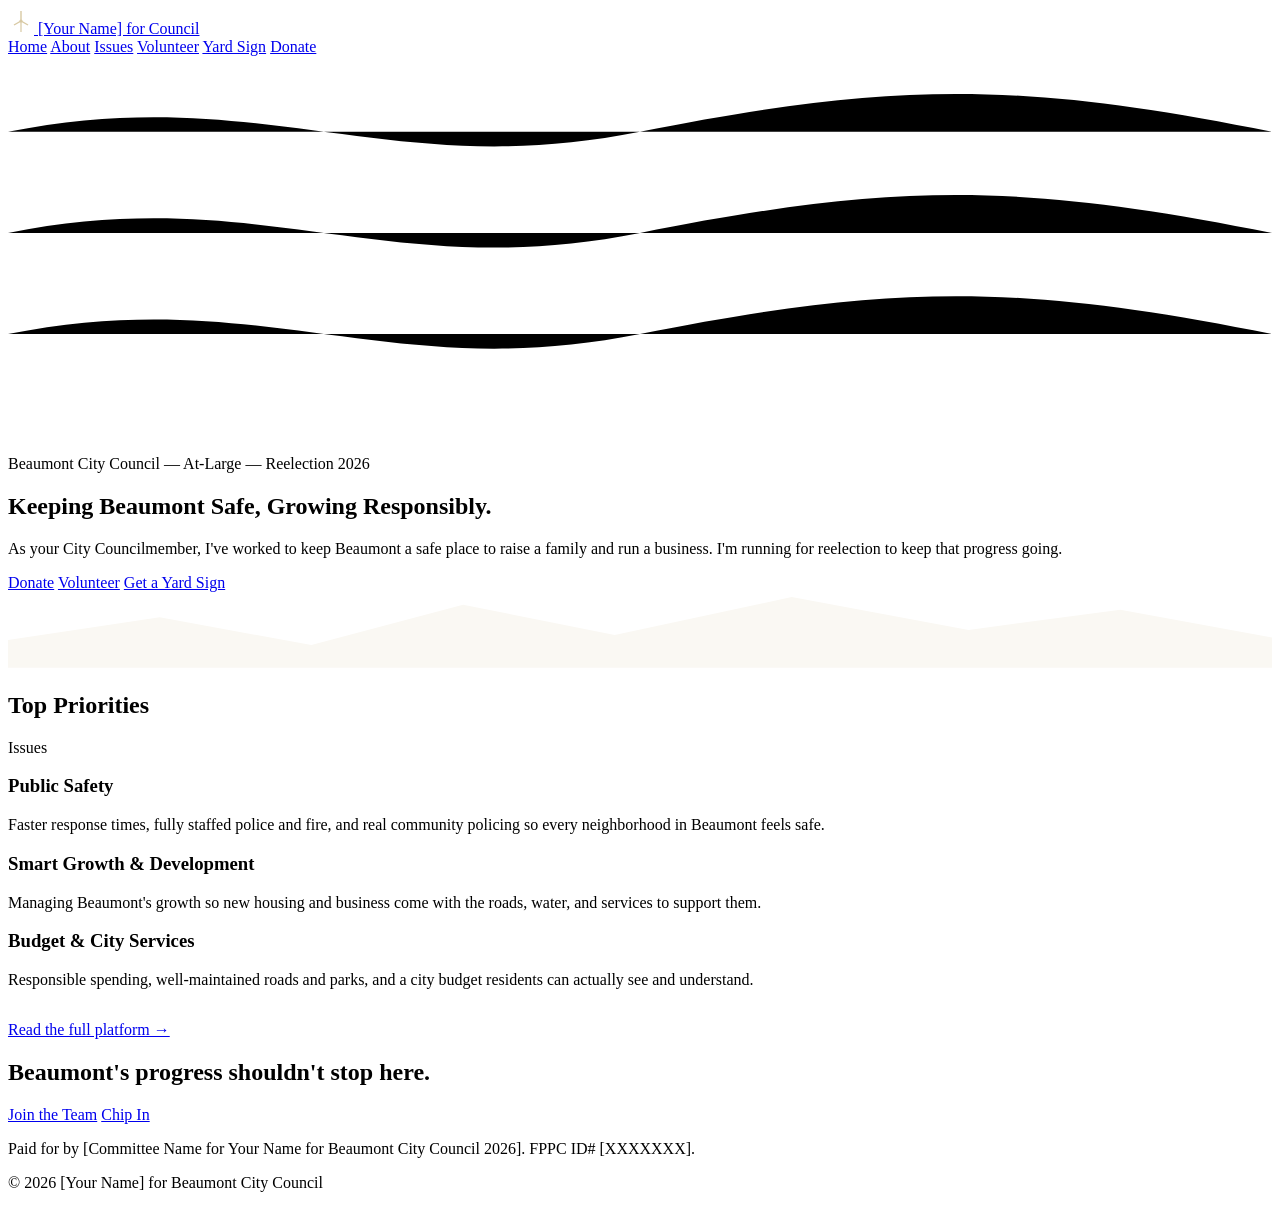
==== index.html @ 56cff864 "Initial site files" ====
<!DOCTYPE html>
<html lang="en">
<head>
<meta charset="UTF-8">
<meta name="viewport" content="width=device-width, initial-scale=1.0">
<title>[Your Name] for Beaumont City Council</title>
<meta name="description" content="[Your Name] — Beaumont City Council, At-Large. Keeping Beaumont safe, growing responsibly.">
<link rel="stylesheet" href="css/style.css">
</head>
<body>

<header class="site-header">
  <div class="wrap">
    <a href="index.html" class="brand">
      <svg class="mark" width="26" height="26" viewBox="0 0 26 26" fill="none" xmlns="http://www.w3.org/2000/svg" aria-hidden="true">
        <circle cx="13" cy="13" r="1.6" fill="#D8C9A3"/>
        <line x1="13" y1="13" x2="13" y2="3" stroke="#D8C9A3" stroke-width="1.4"/>
        <line x1="13" y1="13" x2="20" y2="17" stroke="#D8C9A3" stroke-width="1.4"/>
        <line x1="13" y1="13" x2="6" y2="17" stroke="#D8C9A3" stroke-width="1.4"/>
        <line x1="13" y1="13" x2="13" y2="24" stroke="#D8C9A3" stroke-width="1.2"/>
      </svg>
      [Your Name] for Council
    </a>
    <nav class="primary-nav" aria-label="Primary">
      <a href="index.html" aria-current="page">Home</a>
      <a href="about.html">About</a>
      <a href="issues.html">Issues</a>
      <a href="volunteer.html">Volunteer</a>
      <a href="yard-sign.html">Yard Sign</a>
      <a href="donate.html" class="nav-donate">Donate</a>
    </nav>
  </div>
</header>

<section class="hero">
  <svg class="wind-lines" viewBox="0 0 1000 300" preserveAspectRatio="none" aria-hidden="true">
    <path d="M0,60 C 200,20 300,100 500,60 S 800,20 1000,60" />
    <path d="M0,140 C 200,100 300,180 500,140 S 800,100 1000,140" />
    <path d="M0,220 C 200,180 300,260 500,220 S 800,180 1000,220" />
  </svg>
  <div class="wrap">
    <p class="eyebrow">Beaumont City Council — At-Large — Reelection 2026</p>
    <h1>Keeping Beaumont Safe, Growing Responsibly.</h1>
    <p class="tagline">As your City Councilmember, I've worked to keep Beaumont a safe place to raise a family and run a business. I'm running for reelection to keep that progress going.</p>
    <div class="cta-row">
      <a href="donate.html" class="btn btn-primary">Donate</a>
      <a href="volunteer.html" class="btn btn-secondary">Volunteer</a>
      <a href="yard-sign.html" class="btn btn-secondary">Get a Yard Sign</a>
    </div>
  </div>
  <svg class="ridge" viewBox="0 0 1000 60" preserveAspectRatio="none" aria-hidden="true">
    <path fill="#FAF8F3" d="M0,60 L0,38 L120,20 L240,42 L360,10 L480,34 L620,4 L760,30 L880,14 L1000,36 L1000,60 Z"/>
  </svg>
</section>

<section>
  <div class="wrap">
    <div class="section-title-row">
      <h2 class="section-title">Top Priorities</h2>
      <span class="section-label">Issues</span>
    </div>
    <div class="issues-grid">
      <div class="issue-card">
        <h3>Public Safety</h3>
        <p>Faster response times, fully staffed police and fire, and real community policing so every neighborhood in Beaumont feels safe.</p>
      </div>
      <div class="issue-card">
        <h3>Smart Growth &amp; Development</h3>
        <p>Managing Beaumont's growth so new housing and business come with the roads, water, and services to support them.</p>
      </div>
      <div class="issue-card">
        <h3>Budget &amp; City Services</h3>
        <p>Responsible spending, well-maintained roads and parks, and a city budget residents can actually see and understand.</p>
      </div>
    </div>
    <p style="margin-top:2rem;"><a href="issues.html" class="btn btn-ghost">Read the full platform &rarr;</a></p>
  </div>
</section>

<section class="cta-banner">
  <div class="wrap">
    <h2>Beaumont's progress shouldn't stop here.</h2>
    <div class="cta-row">
      <a href="volunteer.html" class="btn btn-primary">Join the Team</a>
      <a href="donate.html" class="btn btn-secondary">Chip In</a>
    </div>
  </div>
</section>

<footer class="site-footer">
  <div class="wrap">
    <p class="disclaimer">Paid for by [Committee Name for Your Name for Beaumont City Council 2026]. FPPC ID# [XXXXXXX].</p>
    <p>&copy; 2026 [Your Name] for Beaumont City Council</p>
  </div>
</footer>

</body>
</html>
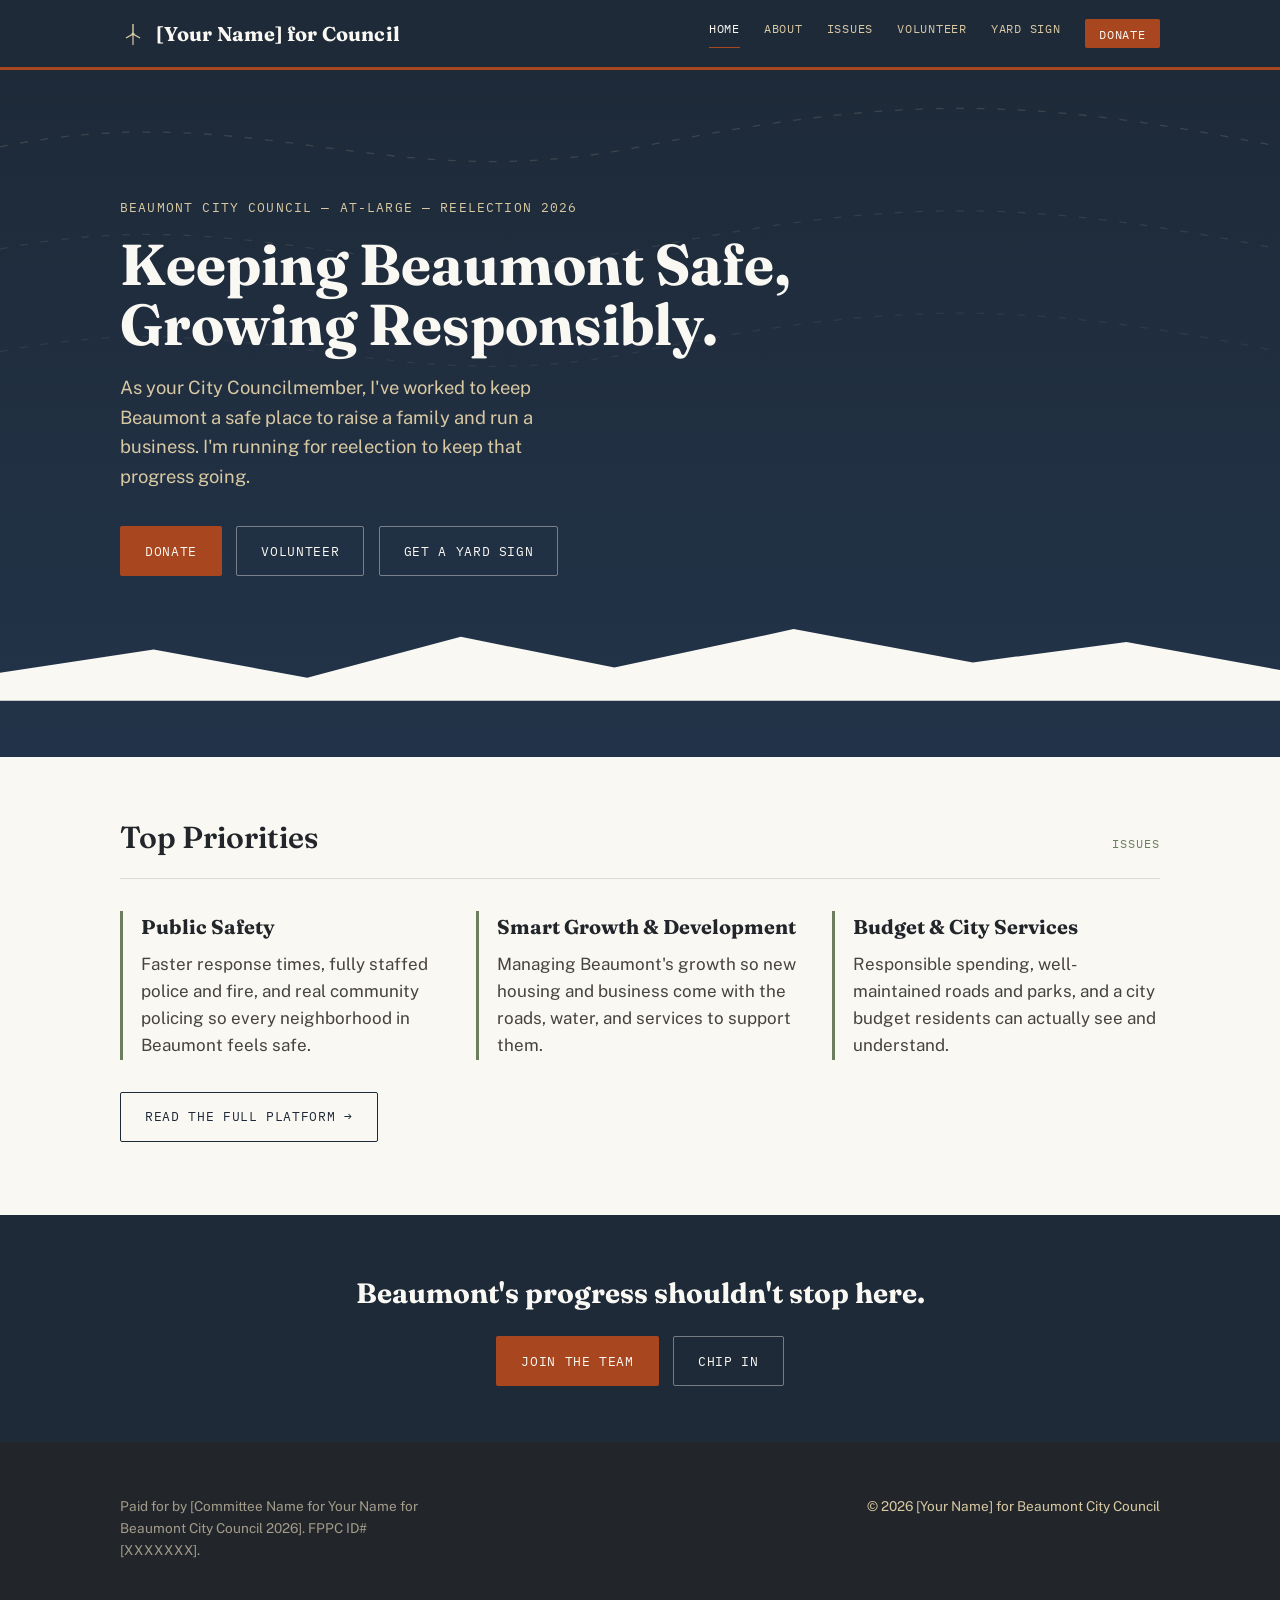
==== commit f2829025: "Update index.html" ====
--- a/index.html
+++ b/index.html
@@ -3,7 +3,7 @@
 <head>
 <meta charset="UTF-8">
 <meta name="viewport" content="width=device-width, initial-scale=1.0">
-<title>[Your Name] for Beaumont City Council</title>
+<title>Lloyd White for Beaumont City Council</title>
 <meta name="description" content="[Your Name] — Beaumont City Council, At-Large. Keeping Beaumont safe, growing responsibly.">
 <link rel="stylesheet" href="css/style.css">
 </head>
--- a/css/style.css
+++ b/css/style.css
@@ -0,0 +1,444 @@
+/* =========================================================
+   Beaumont Council Campaign — Design System
+   Palette:  ink #22262B | dusk #1E2A38 | sand #D8C9A3
+             sage #6B7F5E | clay #A8471F | paper #FAF8F3
+   Type:     Fraunces (display) / Public Sans (body) / IBM Plex Mono (labels)
+   Signature: San Gorgonio Pass ridge line + wind-stroke dividers
+   ========================================================= */
+
+@import url('https://fonts.googleapis.com/css2?family=Fraunces:opsz,wght@9..144,400;9..144,600;9..144,700&family=Public+Sans:wght@400;500;600;700&family=IBM+Plex+Mono:wght@500&display=swap');
+
+:root {
+  --ink: #22262B;
+  --dusk: #1E2A38;
+  --sand: #D8C9A3;
+  --sage: #6B7F5E;
+  --clay: #A8471F;
+  --paper: #FAF8F3;
+  --line: rgba(34, 38, 43, 0.14);
+
+  --display: 'Fraunces', Georgia, serif;
+  --body: 'Public Sans', -apple-system, sans-serif;
+  --mono: 'IBM Plex Mono', monospace;
+
+  --max: 68rem;
+}
+
+* { box-sizing: border-box; }
+
+html { scroll-behavior: smooth; }
+
+body {
+  margin: 0;
+  background: var(--paper);
+  color: var(--ink);
+  font-family: var(--body);
+  font-size: 17px;
+  line-height: 1.6;
+}
+
+@media (prefers-reduced-motion: reduce) {
+  * { animation: none !important; transition: none !important; scroll-behavior: auto !important; }
+}
+
+img { max-width: 100%; display: block; }
+
+a { color: inherit; }
+
+.wrap {
+  max-width: var(--max);
+  margin: 0 auto;
+  padding: 0 1.5rem;
+}
+
+/* ---------- Header ---------- */
+
+.site-header {
+  background: var(--dusk);
+  color: var(--paper);
+  border-bottom: 3px solid var(--clay);
+}
+
+.site-header .wrap {
+  display: flex;
+  align-items: center;
+  justify-content: space-between;
+  padding-top: 1.1rem;
+  padding-bottom: 1.1rem;
+  flex-wrap: wrap;
+  gap: 0.75rem;
+}
+
+.brand {
+  display: flex;
+  align-items: center;
+  gap: 0.65rem;
+  font-family: var(--display);
+  font-weight: 700;
+  font-size: 1.25rem;
+  letter-spacing: 0.01em;
+  text-decoration: none;
+  color: var(--paper);
+}
+
+.brand .mark { flex-shrink: 0; }
+
+nav.primary-nav {
+  display: flex;
+  gap: 1.5rem;
+  flex-wrap: wrap;
+  font-family: var(--mono);
+  font-size: 0.78rem;
+  letter-spacing: 0.06em;
+  text-transform: uppercase;
+}
+
+nav.primary-nav a {
+  text-decoration: none;
+  color: var(--sand);
+  border-bottom: 1px solid transparent;
+  padding-bottom: 2px;
+  transition: color 0.15s, border-color 0.15s;
+}
+
+nav.primary-nav a:hover,
+nav.primary-nav a:focus-visible,
+nav.primary-nav a[aria-current="page"] {
+  color: var(--paper);
+  border-color: var(--clay);
+}
+
+.nav-donate {
+  background: var(--clay);
+  color: var(--paper) !important;
+  padding: 0.4rem 0.9rem;
+  border-radius: 2px;
+}
+
+/* ---------- Ridge line signature (SVG divider) ---------- */
+
+.ridge {
+  display: block;
+  width: 100%;
+  height: auto;
+  color: var(--dusk);
+}
+
+.ridge-flip {
+  transform: scaleY(-1);
+}
+
+/* ---------- Hero ---------- */
+
+.hero {
+  background: linear-gradient(180deg, var(--dusk) 0%, #223349 100%);
+  color: var(--paper);
+  position: relative;
+  overflow: hidden;
+}
+
+.hero .wrap {
+  padding-top: 4.5rem;
+  padding-bottom: 3rem;
+  position: relative;
+  z-index: 2;
+}
+
+.eyebrow {
+  font-family: var(--mono);
+  font-size: 0.8rem;
+  letter-spacing: 0.09em;
+  text-transform: uppercase;
+  color: var(--sand);
+  margin: 0 0 1rem;
+}
+
+.hero h1 {
+  font-family: var(--display);
+  font-weight: 700;
+  font-size: clamp(2.4rem, 5vw, 3.6rem);
+  line-height: 1.05;
+  margin: 0 0 1.1rem;
+  max-width: 18ch;
+}
+
+.hero .tagline {
+  font-size: 1.15rem;
+  color: var(--sand);
+  max-width: 42ch;
+  margin: 0 0 2.2rem;
+}
+
+.wind-lines {
+  position: absolute;
+  inset: 0;
+  z-index: 1;
+  opacity: 0.16;
+  pointer-events: none;
+}
+
+.wind-lines path {
+  fill: none;
+  stroke: var(--sand);
+  stroke-width: 1;
+  stroke-dasharray: 6 10;
+  animation: drift 14s linear infinite;
+}
+
+.wind-lines path:nth-child(2) { animation-duration: 19s; opacity: 0.7; }
+.wind-lines path:nth-child(3) { animation-duration: 24s; opacity: 0.5; }
+
+@keyframes drift {
+  to { stroke-dashoffset: -320; }
+}
+
+/* ---------- Buttons ---------- */
+
+.cta-row {
+  display: flex;
+  gap: 0.9rem;
+  flex-wrap: wrap;
+}
+
+.btn {
+  display: inline-block;
+  font-family: var(--mono);
+  font-size: 0.82rem;
+  letter-spacing: 0.05em;
+  text-transform: uppercase;
+  text-decoration: none;
+  padding: 0.85rem 1.5rem;
+  border-radius: 2px;
+  border: 1px solid transparent;
+  transition: transform 0.12s ease, background 0.15s ease;
+}
+
+.btn:hover { transform: translateY(-1px); }
+
+.btn-primary {
+  background: var(--clay);
+  color: var(--paper);
+}
+.btn-primary:hover { background: #8f3c1a; }
+
+.btn-secondary {
+  background: transparent;
+  color: var(--paper);
+  border-color: rgba(250,248,243,0.4);
+}
+.btn-secondary:hover { border-color: var(--sand); }
+
+.btn-ghost {
+  background: transparent;
+  color: var(--dusk);
+  border-color: var(--dusk);
+}
+.btn-ghost:hover { background: var(--dusk); color: var(--paper); }
+
+/* ---------- Sections ---------- */
+
+section { padding: 3.5rem 0; }
+
+.section-sand {
+  background: var(--sand);
+}
+
+.section-title-row {
+  display: flex;
+  align-items: baseline;
+  justify-content: space-between;
+  gap: 1rem;
+  margin-bottom: 2rem;
+  border-bottom: 1px solid var(--line);
+  padding-bottom: 1rem;
+}
+
+h2.section-title {
+  font-family: var(--display);
+  font-weight: 600;
+  font-size: 1.9rem;
+  margin: 0;
+}
+
+.section-label {
+  font-family: var(--mono);
+  font-size: 0.75rem;
+  letter-spacing: 0.08em;
+  text-transform: uppercase;
+  color: var(--sage);
+}
+
+/* ---------- Issues grid ---------- */
+
+.issues-grid {
+  display: grid;
+  grid-template-columns: repeat(auto-fit, minmax(15rem, 1fr));
+  gap: 1.75rem;
+}
+
+.issue-card {
+  border-left: 3px solid var(--sage);
+  padding-left: 1.1rem;
+}
+
+.issue-card h3 {
+  font-family: var(--display);
+  font-size: 1.25rem;
+  margin: 0 0 0.5rem;
+}
+
+.issue-card p {
+  margin: 0;
+  color: #46433c;
+}
+
+/* ---------- CTA banner ---------- */
+
+.cta-banner {
+  background: var(--dusk);
+  color: var(--paper);
+  text-align: center;
+}
+
+.cta-banner h2 {
+  font-family: var(--display);
+  font-size: 1.75rem;
+  margin: 0 0 1.3rem;
+}
+
+.cta-banner .cta-row { justify-content: center; }
+
+/* ---------- Forms ---------- */
+
+.form-card {
+  background: #fff;
+  border: 1px solid var(--line);
+  border-radius: 4px;
+  padding: 2rem;
+  max-width: 34rem;
+}
+
+.field {
+  margin-bottom: 1.3rem;
+  display: flex;
+  flex-direction: column;
+  gap: 0.4rem;
+}
+
+.field label {
+  font-family: var(--mono);
+  font-size: 0.75rem;
+  letter-spacing: 0.05em;
+  text-transform: uppercase;
+  color: var(--dusk);
+}
+
+.field input,
+.field select,
+.field textarea {
+  font-family: var(--body);
+  font-size: 1rem;
+  padding: 0.65rem 0.75rem;
+  border: 1px solid #c9c3b3;
+  border-radius: 3px;
+  background: var(--paper);
+  color: var(--ink);
+}
+
+.field input:focus-visible,
+.field select:focus-visible,
+.field textarea:focus-visible,
+a:focus-visible,
+button:focus-visible {
+  outline: 2px solid var(--clay);
+  outline-offset: 2px;
+}
+
+.checkbox-group {
+  display: flex;
+  flex-wrap: wrap;
+  gap: 0.5rem 1.3rem;
+}
+
+.checkbox-group label {
+  display: flex;
+  align-items: center;
+  gap: 0.4rem;
+  font-family: var(--body);
+  text-transform: none;
+  font-size: 0.95rem;
+  letter-spacing: normal;
+  color: var(--ink);
+}
+
+.submit-btn {
+  font-family: var(--mono);
+  font-size: 0.85rem;
+  letter-spacing: 0.05em;
+  text-transform: uppercase;
+  background: var(--clay);
+  color: var(--paper);
+  border: none;
+  padding: 0.85rem 1.7rem;
+  border-radius: 2px;
+  cursor: pointer;
+  transition: background 0.15s;
+}
+.submit-btn:hover { background: #8f3c1a; }
+
+.form-note {
+  font-size: 0.88rem;
+  color: #5c584d;
+  margin-top: 1rem;
+}
+
+/* ---------- Donate options ---------- */
+
+.donate-amounts {
+  display: flex;
+  flex-wrap: wrap;
+  gap: 0.75rem;
+  margin: 1.5rem 0 2rem;
+}
+
+.amount-pill {
+  font-family: var(--mono);
+  font-size: 0.95rem;
+  border: 1px solid var(--dusk);
+  color: var(--dusk);
+  padding: 0.6rem 1.3rem;
+  border-radius: 999px;
+  text-decoration: none;
+}
+.amount-pill:hover { background: var(--dusk); color: var(--paper); }
+
+/* ---------- Footer ---------- */
+
+.site-footer {
+  background: var(--ink);
+  color: var(--sand);
+  padding: 2.5rem 0;
+  font-size: 0.85rem;
+}
+
+.site-footer .wrap {
+  display: flex;
+  justify-content: space-between;
+  flex-wrap: wrap;
+  gap: 1rem;
+}
+
+.disclaimer {
+  color: #a39c8a;
+  max-width: 40ch;
+}
+
+/* ---------- Utility ---------- */
+
+.mt-0 { margin-top: 0; }
+.center { text-align: center; }
+
+@media (max-width: 40rem) {
+  .site-header .wrap { flex-direction: column; align-items: flex-start; }
+  section { padding: 2.5rem 0; }
+}
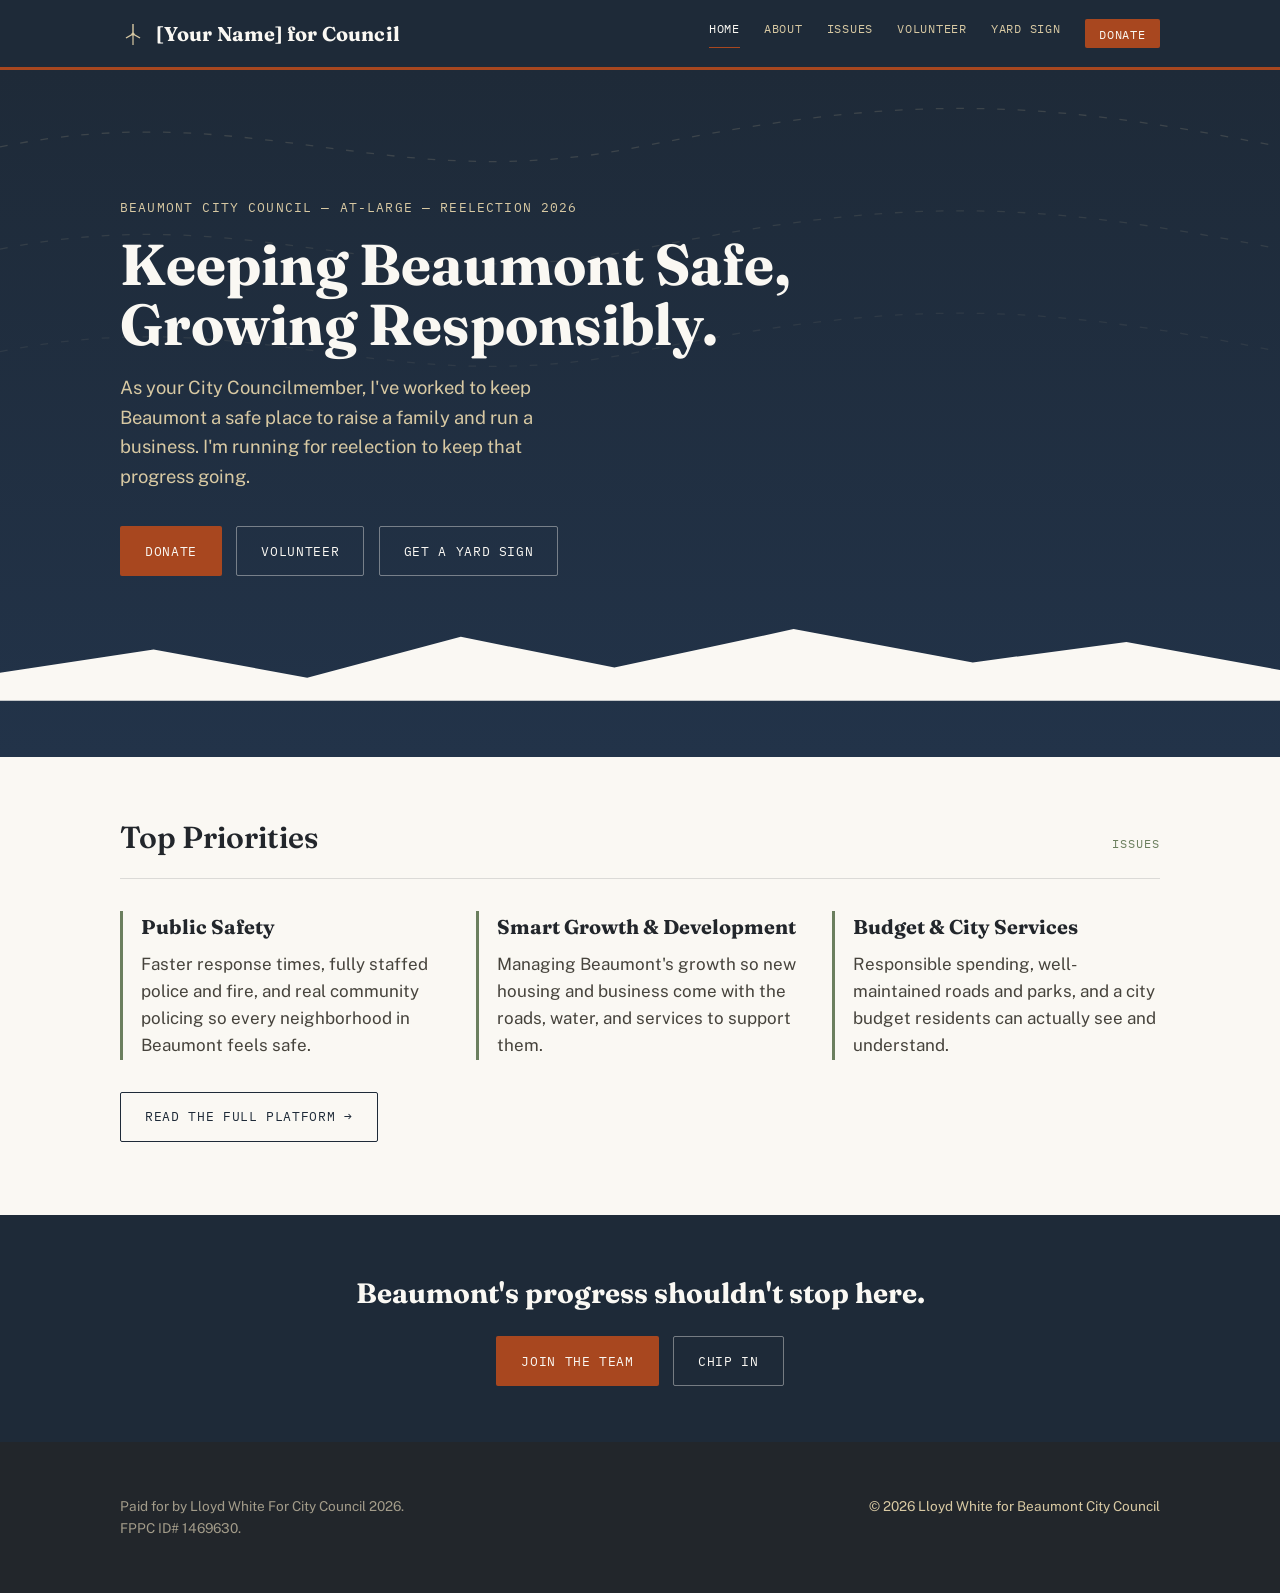
==== commit e47ecb31: "Update index.html" ====
--- a/index.html
+++ b/index.html
@@ -4,7 +4,7 @@
 <meta charset="UTF-8">
 <meta name="viewport" content="width=device-width, initial-scale=1.0">
 <title>Lloyd White for Beaumont City Council</title>
-<meta name="description" content="[Your Name] — Beaumont City Council, At-Large. Keeping Beaumont safe, growing responsibly.">
+<meta name="description" content="Lloyd White — Beaumont City Council, At-Large. Keeping Beaumont safe, growing responsibly.">
 <link rel="stylesheet" href="css/style.css">
 </head>
 <body>
@@ -89,8 +89,8 @@
 
 <footer class="site-footer">
   <div class="wrap">
-    <p class="disclaimer">Paid for by [Committee Name for Your Name for Beaumont City Council 2026]. FPPC ID# [XXXXXXX].</p>
-    <p>&copy; 2026 [Your Name] for Beaumont City Council</p>
+    <p class="disclaimer">Paid for by Lloyd White For City Council 2026. FPPC ID# 1469630.</p>
+    <p>&copy; 2026 Lloyd White for Beaumont City Council</p>
   </div>
 </footer>
 
